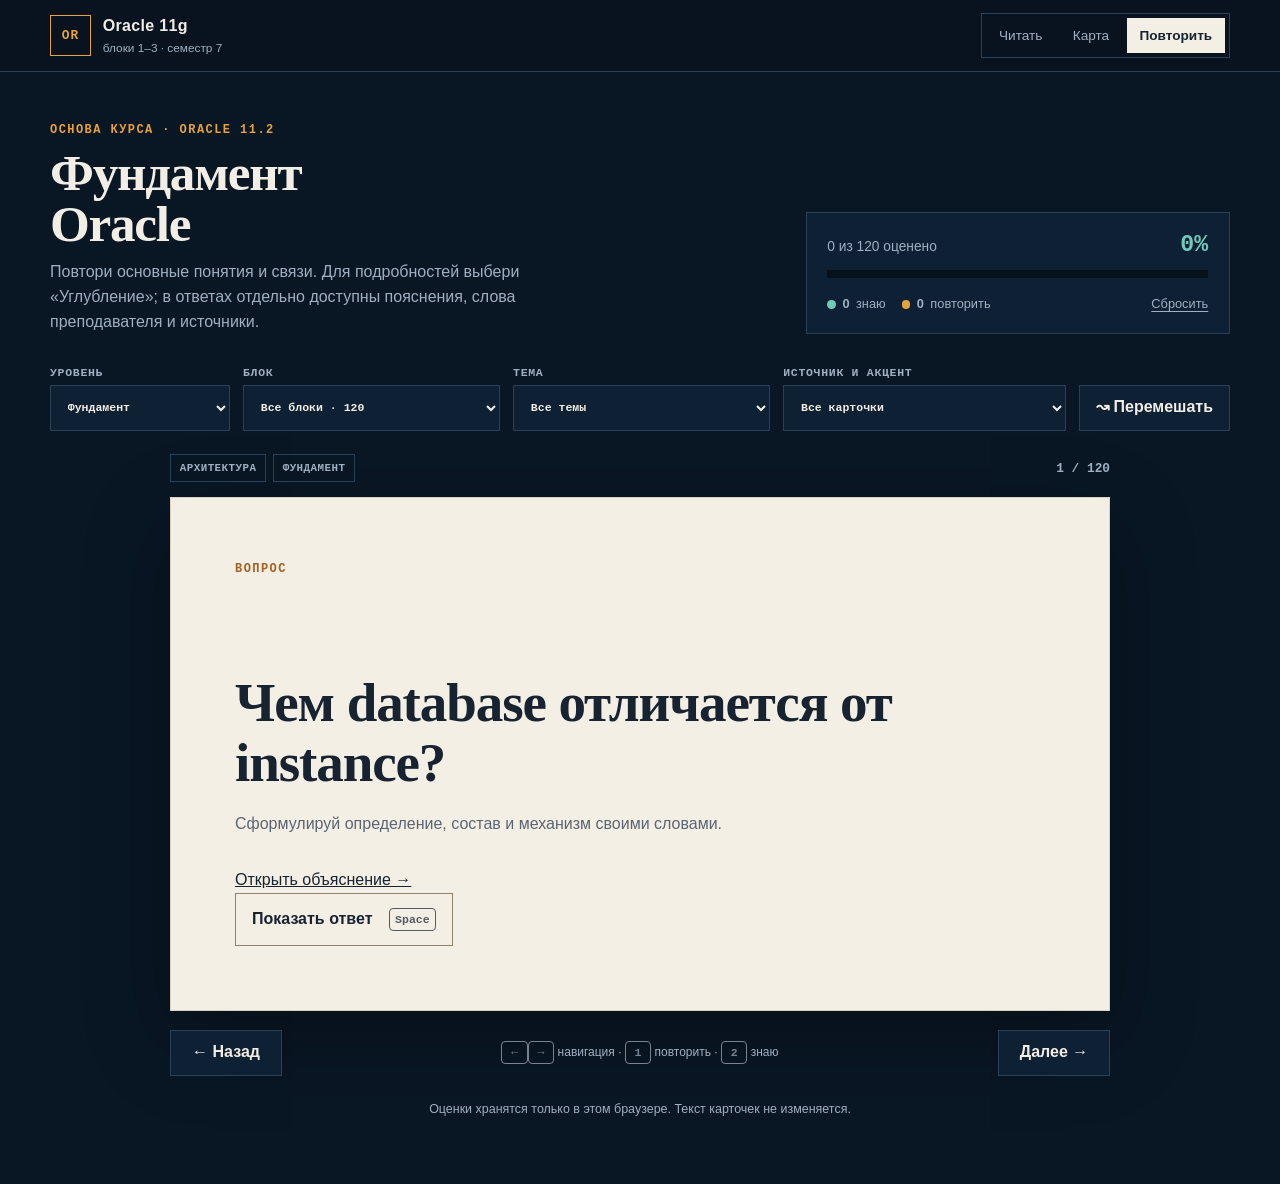
==== cards.html @ a6ef8e2e "Add interactive Oracle textbook, concept maps and embedded review Ten authored Oracle 11.2 chapters " ====
<!doctype html>
<html lang="ru">
<head>
  <meta charset="utf-8">
  <meta name="viewport" content="width=device-width, initial-scale=1">
  <meta name="color-scheme" content="dark">
  <meta name="theme-color" content="#091624">
  <title>Oracle 11g — учебные карточки</title>
  <link rel="icon" href="favicon.svg" type="image/svg+xml">
  <link rel="stylesheet" href="cards.css?v=20261018-book1">
  <script defer src="study-core.js?v=20261018-book1"></script>
  <script defer src="cards.js?v=20261018-book1"></script>
</head>
<body>
  <header class="topbar">
    <a class="brand" href="index.html" aria-label="Карточки Oracle — начало">
      <span class="brand-mark" aria-hidden="true">OR</span>
      <span><b>Oracle 11g</b><small>блоки 1–3 · семестр 7</small></span>
    </a>
    <nav class="mode-nav" aria-label="Режим обучения"><a href="index.html#/course">Читать</a><a href="index.html#/map/course">Карта</a><a href="cards.html" aria-current="page">Повторить</a></nav>
  </header>

  <main class="app-shell">
    <section class="study-heading" aria-labelledby="page-title">
      <div>
        <p class="kicker">ОСНОВА КУРСА · ORACLE 11.2</p>
        <h1 id="page-title">Фундамент Oracle</h1>
        <p class="intro">Повтори основные понятия и связи. Для подробностей выбери «Углубление»; в ответах отдельно доступны пояснения, слова преподавателя и источники.</p>
        <p id="chapter-context" class="intro" hidden></p>
      </div>
      <div class="progress-panel" aria-label="Общий прогресс">
        <div class="progress-copy"><span id="progress-label">0 из 0 изучено</span><b id="progress-percent">0%</b></div>
        <div class="progress-track" aria-hidden="true"><span id="progress-bar"></span></div>
        <div class="progress-stats">
          <span><i class="dot known"></i><b id="known-count">0</b> знаю</span>
          <span><i class="dot review"></i><b id="review-count">0</b> повторить</span>
          <button id="reset-progress" class="text-button" type="button">Сбросить</button>
        </div>
      </div>
    </section>

    <section class="toolbar" aria-label="Фильтры карточек">
      <label>Уровень
        <select id="level-filter">
          <option value="foundation">Фундамент</option>
          <option value="advanced">Углубление</option>
          <option value="all">Все</option>
        </select>
      </label>
      <label>Блок
        <select id="block-filter"><option value="all">Все блоки</option></select>
      </label>
      <label>Тема
        <select id="topic-filter"><option value="all">Все темы</option></select>
      </label>
      <label>Источник и акцент
        <select id="source-filter">
          <option value="all">Все карточки</option>
          <option value="important">Отмечено преподавателем</option>
          <option value="conflict">Есть исправление по документации</option>
          <option value="documentation">Есть дополнение из документации</option>
          <option value="review">Помечено «повторить»</option>
          <option value="unseen">Ещё без оценки</option>
        </select>
      </label>
      <button id="shuffle" class="control-button" type="button" aria-pressed="false">
        <span aria-hidden="true">↝</span> Перемешать
      </button>
    </section>

    <div id="startup-error" class="notice error" role="alert" hidden>
      <b>Карточки не загрузились.</b>
      <span>Запусти локальный учебник или проверь, что рядом находится <code>cards-data.json</code>.</span>
      <button id="retry" class="control-button" type="button">Повторить</button>
    </div>

    <section id="study-area" class="study-area" aria-live="polite" aria-busy="true">
      <div id="deck-meta" class="deck-meta">
        <div id="card-badges" class="badges" aria-label="Метки карточки"></div>
        <span id="card-counter" class="counter">— / —</span>
      </div>

      <article id="flashcard" class="flashcard" aria-labelledby="question" tabindex="0">
        <div class="card-face question-face">
          <p class="face-label">ВОПРОС</p>
          <h2 id="question">Загрузка карточек…</h2>
          <p id="thinking-prompt" class="thinking-prompt">Сформулируй определение, состав и механизм своими словами.</p>
          <a id="reading-link" href="index.html" hidden>Открыть объяснение →</a>
          <button id="reveal" class="reveal-button" type="button">Показать ответ <kbd>Space</kbd></button>
        </div>

        <div id="answer" class="answer-face" hidden>
          <section class="defense-answer" aria-labelledby="defense-title">
            <p class="face-label">ОТВЕТ ПО УМОЛЧАНИЮ НА ЗАЩИТЕ</p>
            <h3 id="defense-title" class="visually-hidden">Ответ по умолчанию на защите</h3>
            <p id="defense-text"></p>
          </section>

          <section id="deep-section" class="answer-section" hidden>
            <h3>Связь и механизм</h3>
            <p id="deep-text"></p>
          </section>

          <p id="oral-scope-note" class="oral-scope-note" hidden>Этот пункт объяснён по слайдам и документации. Устный разбор в доступной записи не установлен.</p>

          <section id="teacher-section" class="answer-section teacher-layer" hidden>
            <div class="section-heading">
              <h3>Как это давал преподаватель</h3>
              <span id="teacher-locator" class="locator"></span>
            </div>
            <p id="teacher-default" class="teacher-default"></p>
            <p id="importance-note" class="importance-note" hidden></p>
            <details id="transcript-details">
              <summary>Обработанный фрагмент транскрипции</summary>
              <blockquote id="teacher-excerpt"></blockquote>
              <p id="locator-note" class="source-note"></p>
              <p id="transcript-source" class="source-note source-path"></p>
            </details>
          </section>

          <section id="correction-section" class="answer-section correction-layer" hidden>
            <h3><span aria-hidden="true">!</span> Обязательное техническое исправление</h3>
            <ul id="correction-list"></ul>
          </section>

          <section id="addition-section" class="answer-section documentation-layer" hidden>
            <h3>Дополнение из документации</h3>
            <p class="source-note">Не добавляй это в ответ по умолчанию, если преподаватель не просит раскрыть тему глубже.</p>
            <ul id="addition-list"></ul>
          </section>

          <details id="terms-details" class="support-details" hidden>
            <summary>Термины и русские названия</summary>
            <div id="terms" class="term-list"></div>
          </details>

          <details id="sources-details" class="support-details">
            <summary>Источники и доказательства</summary>
            <div class="sources-grid">
              <div><b>Слайды</b><ul id="slides-list"></ul></div>
              <div><b>Oracle 11.2</b><ul id="docs-list"></ul></div>
            </div>
          </details>
        </div>
      </article>

      <div id="empty-state" class="empty-state" hidden>
        <span aria-hidden="true">∅</span>
        <h2>В этом фильтре карточек нет</h2>
        <p>Выбери другой уровень, блок, тему или источник.</p>
        <button id="clear-filters" class="control-button" type="button">Показать все</button>
      </div>

      <div id="navigation-row" class="navigation-row">
        <button id="previous" class="nav-button" type="button">← Назад</button>
        <p class="keyboard-hint"><kbd>←</kbd><kbd>→</kbd> навигация · <kbd>1</kbd> повторить · <kbd>2</kbd> знаю</p>
        <button id="next" class="nav-button" type="button">Далее →</button>
      </div>

      <div id="rating-row" class="rating-row" hidden>
        <button id="mark-review" class="rating-button review" type="button"><span aria-hidden="true">↺</span><span><b>Повторить</b><small>клавиша 1</small></span></button>
        <button id="mark-known" class="rating-button known" type="button"><span aria-hidden="true">✓</span><span><b>Знаю</b><small>клавиша 2</small></span></button>
      </div>
    </section>

    <p id="storage-note" class="storage-note" role="status">Оценки хранятся только в этом браузере. Текст карточек не изменяется.</p>
  </main>

  <dialog id="reset-dialog" aria-labelledby="reset-title">
    <h2 id="reset-title">Сбросить весь прогресс?</h2>
    <p>Метки «знаю» и «повторить» будут удалены из этого браузера. Сами карточки останутся.</p>
    <div class="dialog-actions">
      <button id="cancel-reset" class="control-button" type="button">Отмена</button>
      <button id="confirm-reset" class="control-button danger" type="button">Сбросить</button>
    </div>
  </dialog>

  <noscript><p class="notice error">Для режима карточек нужен JavaScript.</p></noscript>
</body>
</html>
---- cards.css ----
:root {
  color-scheme: dark;
  --ink: #f2eee5;
  --paper: #f4efe4;
  --paper-ink: #172331;
  --bg: #091624;
  --panel: #0e2033;
  --panel-2: #13283d;
  --line: #284158;
  --muted: #9fb0c0;
  --amber: #e6a23c;
  --amber-dark: #a65f20;
  --teal: #70c9bc;
  --red: #f08a78;
  --blue: #88b9ea;
  --shadow: 0 28px 80px rgb(0 0 0 / .28);
  font-family: "Avenir Next", Avenir, "Segoe UI", sans-serif;
  font-size: 16px;
}

* { box-sizing: border-box; }
html { min-height: 100%; background: var(--bg); }
body { min-height: 100vh; margin: 0; background: var(--bg); color: var(--ink); line-height: 1.55; }
[hidden] { display: none !important; }
button, select { font: inherit; }
button, select, summary { cursor: pointer; }
button:focus-visible, select:focus-visible, summary:focus-visible, a:focus-visible, article:focus-visible { outline: 3px solid var(--amber); outline-offset: 3px; }
button:disabled { cursor: default; opacity: .4; }
a { color: inherit; }
h1, h2, h3, p { margin-top: 0; }
kbd { display: inline-flex; align-items: center; justify-content: center; min-width: 1.65rem; min-height: 1.45rem; padding: 0 .35rem; border: 1px solid currentColor; border-radius: .25rem; font: 600 .72rem ui-monospace, SFMono-Regular, Menlo, monospace; opacity: .72; }
.visually-hidden { position: absolute; width: 1px; height: 1px; padding: 0; margin: -1px; overflow: hidden; clip: rect(0, 0, 0, 0); white-space: nowrap; border: 0; }

.topbar { min-height: 4.5rem; display: flex; align-items: center; justify-content: space-between; gap: 2rem; padding: .8rem max(1.2rem, calc((100vw - 1180px) / 2)); border-bottom: 1px solid var(--line); background: #08131f; }
.brand { display: inline-flex; align-items: center; gap: .75rem; text-decoration: none; }
.brand-mark { display: grid; place-items: center; width: 2.55rem; height: 2.55rem; border: 1px solid var(--amber); color: var(--amber); font: 800 .8rem ui-monospace, SFMono-Regular, Menlo, monospace; letter-spacing: .08em; }
.brand b, .brand small { display: block; }
.brand b { font-size: 1rem; letter-spacing: .02em; }
.brand small { color: var(--muted); font-size: .74rem; }
.mode-nav { display: flex; align-items: center; gap: .3rem; padding: .25rem; border: 1px solid var(--line); }
.mode-nav a, .mode-nav span { padding: .45rem .8rem; color: var(--muted); font-size: .85rem; text-decoration: none; }
.mode-nav a[aria-current="page"], .mode-nav span[aria-current="page"] { background: var(--paper); color: var(--paper-ink); font-weight: 700; }

.app-shell { width: min(1180px, calc(100% - 2.4rem)); margin: 0 auto; padding: 3.2rem 0 4rem; }
.study-heading { display: grid; grid-template-columns: minmax(0, 1.25fr) minmax(18rem, .75fr); gap: 3rem; align-items: end; margin-bottom: 2rem; }
.kicker, .face-label { margin-bottom: .7rem; color: var(--amber); font: 700 .75rem ui-monospace, SFMono-Regular, Menlo, monospace; letter-spacing: .12em; }
h1 { max-width: 13ch; margin-bottom: .7rem; font: 600 clamp(2.1rem, 4vw, 4rem)/.98 "Iowan Old Style", Palatino, Georgia, serif; letter-spacing: -.025em; }
.intro { max-width: 61ch; margin-bottom: 0; color: var(--muted); }
.progress-panel { padding: 1.2rem 1.3rem; border: 1px solid var(--line); background: var(--panel); }
.progress-copy { display: flex; align-items: baseline; justify-content: space-between; gap: 1rem; }
.progress-copy span { color: var(--muted); font-size: .86rem; }
.progress-copy b { color: var(--teal); font: 700 1.45rem ui-monospace, SFMono-Regular, Menlo, monospace; }
.progress-track { height: .5rem; margin: .75rem 0 1rem; background: #07111b; overflow: hidden; }
.progress-track span { display: block; width: 0; height: 100%; background: var(--teal); transition: width 180ms ease; }
.progress-stats { display: flex; flex-wrap: wrap; gap: .55rem 1rem; align-items: center; color: var(--muted); font-size: .8rem; }
.progress-stats span { display: inline-flex; align-items: center; gap: .4rem; }
.dot { width: .55rem; height: .55rem; border-radius: 50%; background: var(--muted); }
.dot.known { background: var(--teal); }
.dot.review { background: var(--amber); }
.text-button { margin-left: auto; padding: 0; border: 0; background: transparent; color: var(--muted); font-size: .8rem; text-decoration: underline; text-underline-offset: .2rem; }

.toolbar { display: grid; grid-template-columns: minmax(8rem, .7fr) minmax(10rem, 1fr) minmax(10rem, 1fr) minmax(12rem, 1.1fr) auto; gap: .8rem; align-items: end; margin-bottom: 1.25rem; }
.toolbar label { display: grid; gap: .35rem; color: var(--muted); font: 650 .72rem ui-monospace, SFMono-Regular, Menlo, monospace; letter-spacing: .06em; text-transform: uppercase; }
select, .control-button, .nav-button { min-height: 2.85rem; border: 1px solid var(--line); border-radius: 0; background: var(--panel); color: var(--ink); }
select { width: 100%; padding: .55rem 2.2rem .55rem .8rem; }
.control-button, .nav-button { padding: .55rem 1rem; font-weight: 650; }
.control-button:hover, .nav-button:hover { border-color: var(--amber); }
.control-button[aria-pressed="true"] { border-color: var(--amber); background: #352516; color: #ffd798; }
.control-button.danger { border-color: #8d463e; color: #ffd1ca; }

.study-area { max-width: 940px; margin: 0 auto; }
.deck-meta { min-height: 2.2rem; display: flex; align-items: center; justify-content: space-between; gap: 1rem; margin: .4rem 0 .7rem; }
.badges { display: flex; flex-wrap: wrap; gap: .42rem; }
.badge { display: inline-flex; align-items: center; min-height: 1.75rem; padding: .15rem .55rem; border: 1px solid var(--line); color: var(--muted); font: 700 .68rem ui-monospace, SFMono-Regular, Menlo, monospace; letter-spacing: .04em; text-transform: uppercase; }
.badge.important { border-color: #755c2f; color: #ffd486; }
.badge.correction { border-color: #78423c; color: #ffc1b6; }
.badge.status-known { border-color: #37746d; color: var(--teal); }
.badge.status-review { border-color: #755c2f; color: #ffd486; }
.counter { color: var(--muted); font: 700 .8rem ui-monospace, SFMono-Regular, Menlo, monospace; white-space: nowrap; }

.flashcard { min-height: 32rem; border: 1px solid #d9d0c0; background: var(--paper); color: var(--paper-ink); box-shadow: var(--shadow); }
.card-face { padding: clamp(1.6rem, 5vw, 4.6rem); }
.question-face { min-height: 32rem; display: flex; flex-direction: column; align-items: flex-start; }
.question-face .face-label { color: var(--amber-dark); }
.question-face h2 { max-width: 24ch; margin: auto 0 1.2rem; font: 600 clamp(1.75rem, 4.3vw, 3.45rem)/1.08 "Iowan Old Style", Palatino, Georgia, serif; letter-spacing: -.02em; }
.thinking-prompt { margin-bottom: 2rem; color: #596573; }
.reveal-button { display: inline-flex; align-items: center; gap: 1rem; min-height: 3.3rem; padding: .65rem 1rem; border: 1px solid #8f826d; background: transparent; color: var(--paper-ink); font-weight: 750; }
.reveal-button:hover { border-color: var(--amber-dark); color: #834714; }
.answer-face { border-top: 1px solid #d9d0c0; }
.defense-answer { padding: clamp(1.5rem, 4vw, 3rem) clamp(1.6rem, 5vw, 4.6rem); background: #e9e1d2; }
.defense-answer .face-label { color: #8b571f; }
.defense-answer p:last-child { max-width: 61ch; margin-bottom: 0; font-size: clamp(1.15rem, 2vw, 1.45rem); font-weight: 600; line-height: 1.5; }
.answer-section { padding: 1.7rem clamp(1.6rem, 5vw, 4.6rem); border-top: 1px solid #d9d0c0; }
.answer-section h3, .support-details summary { margin-bottom: .7rem; font: 750 .8rem ui-monospace, SFMono-Regular, Menlo, monospace; letter-spacing: .055em; text-transform: uppercase; }
.answer-section p:last-child, .answer-section ul:last-child { margin-bottom: 0; }
.section-heading { display: flex; flex-wrap: wrap; align-items: baseline; justify-content: space-between; gap: .4rem 1rem; }
.locator { color: #687584; font: 650 .72rem ui-monospace, SFMono-Regular, Menlo, monospace; }
.teacher-layer { border-left: .36rem solid #3f7e91; }
.teacher-default { font-weight: 620; }
.importance-note { padding: .65rem .8rem; border: 1px solid #c49a54; background: #f3e7cf; color: #704b18; font-size: .88rem; font-weight: 650; }
.correction-layer { border-left: .36rem solid #b14f3f; background: #f4dfd7; }
.correction-layer h3 { color: #8e382d; }
.documentation-layer { border-left: .36rem solid #b27727; background: #f3ead8; }
.documentation-layer h3 { color: #76501b; }
.answer-section ul { padding-left: 1.25rem; }
.answer-section li { margin: .45rem 0; }
.source-note { color: #64707d; font-size: .84rem; }
.source-path { font-family: ui-monospace, SFMono-Regular, Menlo, monospace; overflow-wrap: anywhere; }
.oral-scope-note { margin: 0; padding: 1rem clamp(1.6rem, 5vw, 4.6rem); border-top: 1px solid #d9d0c0; background: #e9edf0; color: #485968; font-size: .88rem; }
#deep-text, #teacher-excerpt { white-space: pre-line; }
details { color: inherit; }
details summary { list-style-position: outside; }
blockquote { margin: 1rem 0 .4rem; padding-left: 1rem; border-left: 2px solid #74899d; color: #3d4b59; }
.support-details { padding: 1rem clamp(1.6rem, 5vw, 4.6rem); border-top: 1px solid #d9d0c0; }
.support-details summary { margin: 0; }
.support-details[open] summary { margin-bottom: 1rem; }
.term-list { display: flex; flex-wrap: wrap; gap: .5rem; }
.term { padding: .35rem .55rem; background: #e6ddcd; font-size: .86rem; }
.sources-grid { display: grid; grid-template-columns: 1fr 1fr; gap: 1rem 2rem; font-size: .86rem; }
.sources-grid ul { margin: .5rem 0 0; padding-left: 1.1rem; }
.sources-grid li { margin-bottom: .45rem; overflow-wrap: anywhere; }
.sources-grid a { color: #245f85; }

.navigation-row { display: grid; grid-template-columns: auto 1fr auto; align-items: center; gap: 1rem; margin: 1.2rem 0; }
.nav-button { min-width: 7rem; }
.keyboard-hint { margin: 0; color: var(--muted); font-size: .75rem; text-align: center; }
.rating-row { display: grid; grid-template-columns: 1fr 1fr; gap: .8rem; }
.rating-button { min-height: 4.4rem; display: flex; align-items: center; justify-content: center; gap: .8rem; border: 1px solid var(--line); background: var(--panel); color: var(--ink); }
.rating-button > span:first-child { font-size: 1.5rem; }
.rating-button span span, .rating-button b, .rating-button small { display: block; }
.rating-button small { margin-top: .12rem; color: var(--muted); font-size: .7rem; font-weight: 500; }
.rating-button.review:hover { border-color: var(--amber); }
.rating-button.known:hover { border-color: var(--teal); }
.rating-button.review > span:first-child { color: var(--amber); }
.rating-button.known > span:first-child { color: var(--teal); }
.empty-state { min-height: 25rem; display: grid; place-items: center; align-content: center; padding: 2rem; border: 1px solid var(--line); text-align: center; }
.empty-state > span { color: var(--amber); font-size: 3rem; }
.empty-state h2 { margin: .5rem 0; font-family: "Iowan Old Style", Palatino, Georgia, serif; }
.empty-state p { color: var(--muted); }
.storage-note { margin: 1.5rem 0 0; color: var(--muted); font-size: .78rem; text-align: center; }
.notice { max-width: 940px; display: flex; gap: .8rem; align-items: center; margin: 1rem auto; padding: 1rem; border: 1px solid var(--line); background: var(--panel); }
.notice.error { border-color: #87443d; color: #ffc7bf; }
.notice span { flex: 1; }

dialog { width: min(31rem, calc(100% - 2rem)); padding: 1.5rem; border: 1px solid var(--line); border-radius: 0; background: var(--panel); color: var(--ink); }
dialog::backdrop { background: rgb(2 8 14 / .8); }
dialog h2 { font-family: "Iowan Old Style", Palatino, Georgia, serif; }
dialog p { color: var(--muted); }
.dialog-actions { display: flex; justify-content: flex-end; gap: .6rem; }

@media (max-width: 760px) {
  .topbar { min-height: 4rem; padding: .65rem 1rem; }
  .brand small { display: none; }
  .mode-nav a { padding: .4rem .6rem; }
  .app-shell { width: min(100% - 1.2rem, 1180px); padding-top: 1.8rem; }
  .study-heading { grid-template-columns: 1fr; gap: 1.4rem; }
  h1 { font-size: 2.35rem; }
  .toolbar { grid-template-columns: 1fr 1fr; }
  .toolbar .control-button { grid-column: 1 / -1; }
  .flashcard, .question-face { min-height: 27rem; }
  .card-face { padding: 1.4rem; }
  .question-face h2 { font-size: 2rem; }
  .sources-grid { grid-template-columns: 1fr; }
  .navigation-row { grid-template-columns: 1fr 1fr; }
  .keyboard-hint { display: none; }
  .nav-button { min-width: 0; }
  .rating-row { position: sticky; bottom: 0; z-index: 5; padding: .55rem 0; background: var(--bg); }
  .rating-button { min-height: 3.9rem; }
  .notice { flex-wrap: wrap; }
}

@media (max-width: 460px) {
  .brand-mark { width: 2.2rem; height: 2.2rem; }
  .mode-nav { gap: 0; }
  .mode-nav a { font-size: .77rem; }
  .toolbar { grid-template-columns: 1fr; }
  .toolbar .control-button { grid-column: auto; }
  .deck-meta { align-items: flex-start; }
  .counter { padding-top: .25rem; }
  .rating-button { gap: .45rem; }
}

@media (prefers-reduced-motion: reduce) {
  *, *::before, *::after { scroll-behavior: auto !important; transition: none !important; }
}
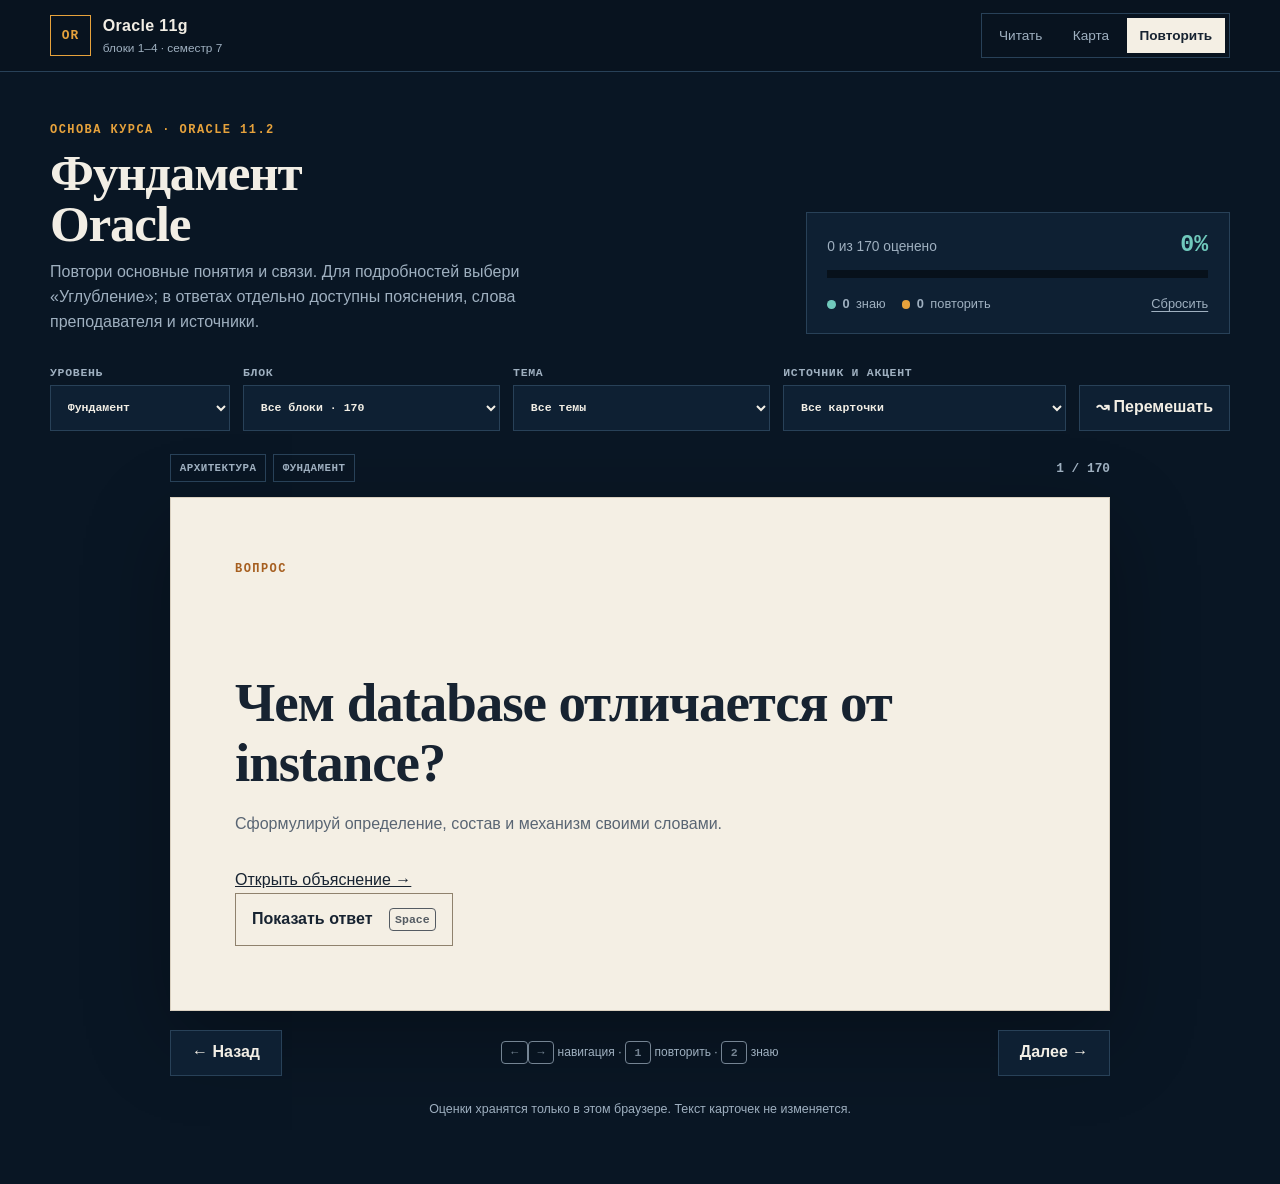
==== commit 35b220f4: "Add compact 50-card deck for Oracle block 4" ====
--- a/cards.html
+++ b/cards.html
@@ -15,7 +15,7 @@
   <header class="topbar">
     <a class="brand" href="index.html" aria-label="Карточки Oracle — начало">
       <span class="brand-mark" aria-hidden="true">OR</span>
-      <span><b>Oracle 11g</b><small>блоки 1–3 · семестр 7</small></span>
+      <span><b>Oracle 11g</b><small>блоки 1–4 · семестр 7</small></span>
     </a>
     <nav class="mode-nav" aria-label="Режим обучения"><a href="index.html#/course">Читать</a><a href="index.html#/map/course">Карта</a><a href="cards.html" aria-current="page">Повторить</a></nav>
   </header>
@@ -57,6 +57,7 @@
         <select id="source-filter">
           <option value="all">Все карточки</option>
           <option value="important">Отмечено преподавателем</option>
+          <option value="teacher-detail">Дополнительный устный разбор</option>
           <option value="conflict">Есть исправление по документации</option>
           <option value="documentation">Есть дополнение из документации</option>
           <option value="review">Помечено «повторить»</option>
@@ -109,6 +110,7 @@
               <span id="teacher-locator" class="locator"></span>
             </div>
             <p id="teacher-default" class="teacher-default"></p>
+            <p id="teacher-detail-note" class="source-note" hidden></p>
             <p id="importance-note" class="importance-note" hidden></p>
             <details id="transcript-details">
               <summary>Обработанный фрагмент транскрипции</summary>
--- a/cards.css
+++ b/cards.css
@@ -78,11 +78,11 @@
 .badge.status-review { border-color: #755c2f; color: #ffd486; }
 .counter { color: var(--muted); font: 700 .8rem ui-monospace, SFMono-Regular, Menlo, monospace; white-space: nowrap; }
 
-.flashcard { min-height: 32rem; border: 1px solid #d9d0c0; background: var(--paper); color: var(--paper-ink); box-shadow: var(--shadow); }
+.flashcard { min-height: 32rem; border: 1px solid #d9d0c0; background: var(--paper); color: var(--paper-ink); box-shadow: var(--shadow); overflow-wrap: anywhere; }
 .card-face { padding: clamp(1.6rem, 5vw, 4.6rem); }
 .question-face { min-height: 32rem; display: flex; flex-direction: column; align-items: flex-start; }
 .question-face .face-label { color: var(--amber-dark); }
-.question-face h2 { max-width: 24ch; margin: auto 0 1.2rem; font: 600 clamp(1.75rem, 4.3vw, 3.45rem)/1.08 "Iowan Old Style", Palatino, Georgia, serif; letter-spacing: -.02em; }
+.question-face h2 { max-width: min(24ch, 100%); margin: auto 0 1.2rem; font: 600 clamp(1.75rem, 4.3vw, 3.45rem)/1.08 "Iowan Old Style", Palatino, Georgia, serif; letter-spacing: -.02em; }
 .thinking-prompt { margin-bottom: 2rem; color: #596573; }
 .reveal-button { display: inline-flex; align-items: center; gap: 1rem; min-height: 3.3rem; padding: .65rem 1rem; border: 1px solid #8f826d; background: transparent; color: var(--paper-ink); font-weight: 750; }
 .reveal-button:hover { border-color: var(--amber-dark); color: #834714; }
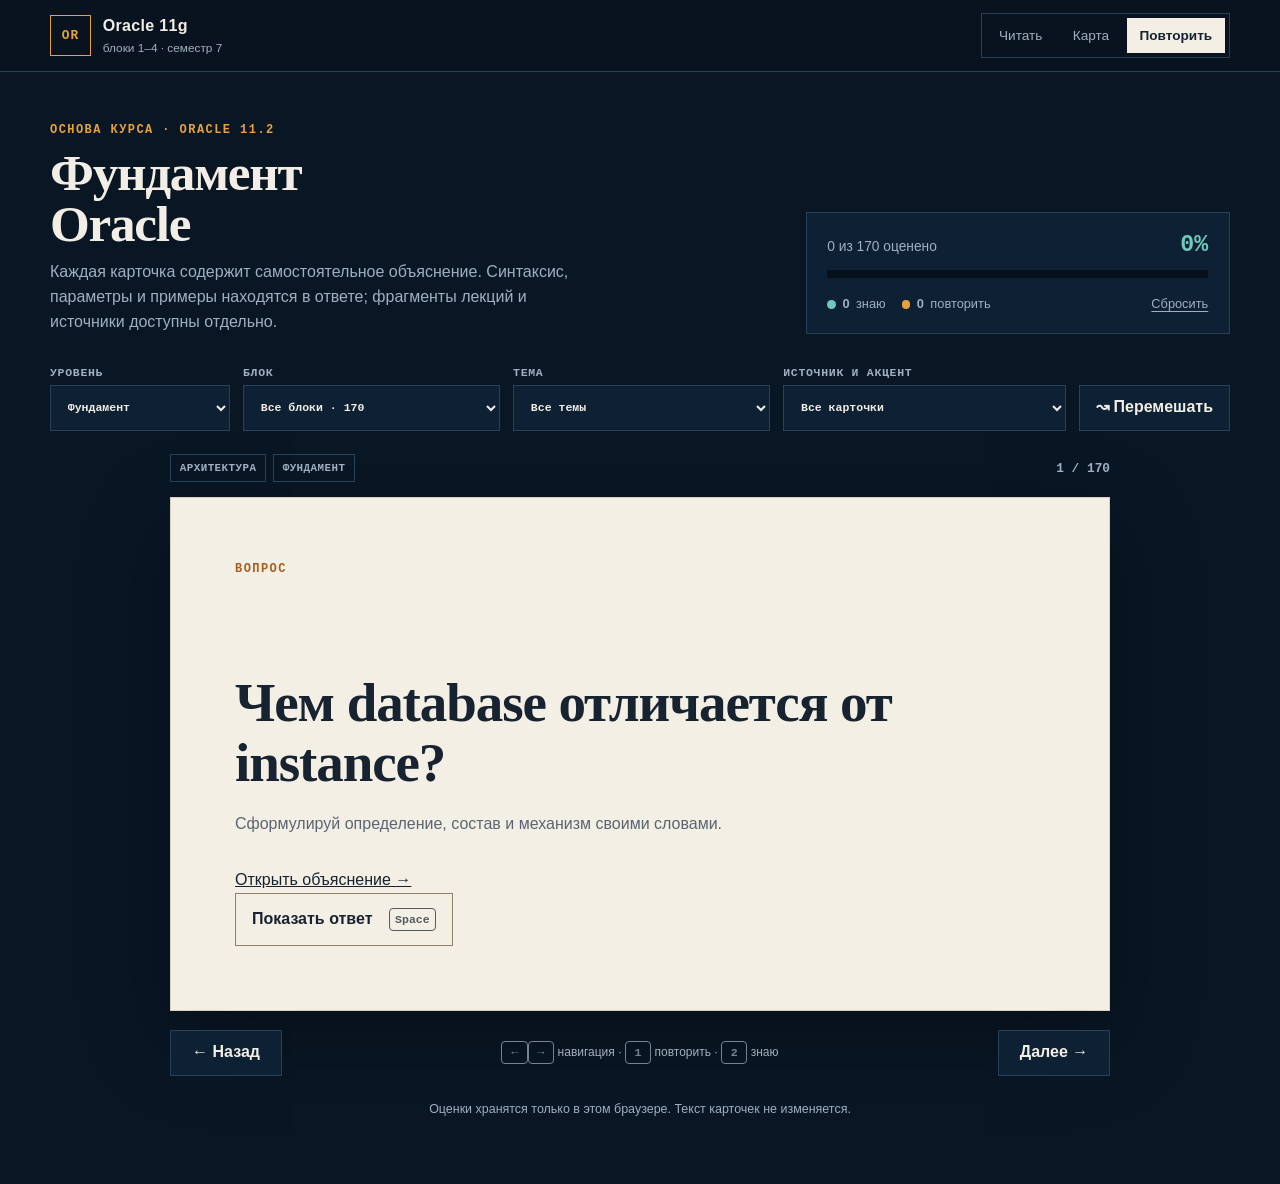
==== commit a268678f: "Make block 4 flashcards self-contained Keep 50 cards and their identifiers. Add Oracle 11.2 AUDIT gr" ====
--- a/cards.html
+++ b/cards.html
@@ -7,9 +7,9 @@
   <meta name="theme-color" content="#091624">
   <title>Oracle 11g — учебные карточки</title>
   <link rel="icon" href="favicon.svg" type="image/svg+xml">
-  <link rel="stylesheet" href="cards.css?v=20261018-book1">
+  <link rel="stylesheet" href="cards.css?v=20261101-standalone2">
   <script defer src="study-core.js?v=20261018-book1"></script>
-  <script defer src="cards.js?v=20261018-book1"></script>
+  <script defer src="cards.js?v=20261101-standalone2"></script>
 </head>
 <body>
   <header class="topbar">
@@ -25,7 +25,7 @@
       <div>
         <p class="kicker">ОСНОВА КУРСА · ORACLE 11.2</p>
         <h1 id="page-title">Фундамент Oracle</h1>
-        <p class="intro">Повтори основные понятия и связи. Для подробностей выбери «Углубление»; в ответах отдельно доступны пояснения, слова преподавателя и источники.</p>
+        <p class="intro">Каждая карточка содержит самостоятельное объяснение. Синтаксис, параметры и примеры находятся в ответе; фрагменты лекций и источники доступны отдельно.</p>
         <p id="chapter-context" class="intro" hidden></p>
       </div>
       <div class="progress-panel" aria-label="Общий прогресс">
@@ -92,8 +92,8 @@
 
         <div id="answer" class="answer-face" hidden>
           <section class="defense-answer" aria-labelledby="defense-title">
-            <p class="face-label">ОТВЕТ ПО УМОЛЧАНИЮ НА ЗАЩИТЕ</p>
-            <h3 id="defense-title" class="visually-hidden">Ответ по умолчанию на защите</h3>
+            <p class="face-label">ОСНОВНОЙ ОТВЕТ</p>
+            <h3 id="defense-title" class="visually-hidden">Основной ответ</h3>
             <p id="defense-text"></p>
           </section>
 
@@ -101,6 +101,8 @@
             <h3>Связь и механизм</h3>
             <p id="deep-text"></p>
           </section>
+
+          <div id="answer-blocks" hidden></div>
 
           <p id="oral-scope-note" class="oral-scope-note" hidden>Этот пункт объяснён по слайдам и документации. Устный разбор в доступной записи не установлен.</p>
 
--- a/cards.css
+++ b/cards.css
@@ -108,6 +108,14 @@
 .source-path { font-family: ui-monospace, SFMono-Regular, Menlo, monospace; overflow-wrap: anywhere; }
 .oral-scope-note { margin: 0; padding: 1rem clamp(1.6rem, 5vw, 4.6rem); border-top: 1px solid #d9d0c0; background: #e9edf0; color: #485968; font-size: .88rem; }
 #deep-text, #teacher-excerpt { white-space: pre-line; }
+#defense-text { white-space: pre-line; }
+.reference-block { min-width: 0; }
+.reference-block pre { max-width: 100%; overflow: auto; padding: 1rem; border: 1px solid #c6cbd0; background: #e8edf0; font: .88rem/1.6 ui-monospace, SFMono-Regular, Menlo, monospace; white-space: pre; overflow-wrap: normal; tab-size: 2; }
+.reference-table { max-width: 100%; overflow: auto; margin: .8rem 0; }
+.reference-table table { width: 100%; border-collapse: collapse; min-width: 32rem; font-size: .92rem; }
+.reference-table th, .reference-table td { padding: .65rem .7rem; border: 1px solid #c6cbd0; text-align: left; vertical-align: top; }
+.reference-table th { background: #e6e0d5; }
+.reference-block pre:focus-visible, .reference-table:focus-visible { outline: 3px solid #a65f20; outline-offset: 2px; }
 details { color: inherit; }
 details summary { list-style-position: outside; }
 blockquote { margin: 1rem 0 .4rem; padding-left: 1rem; border-left: 2px solid #74899d; color: #3d4b59; }
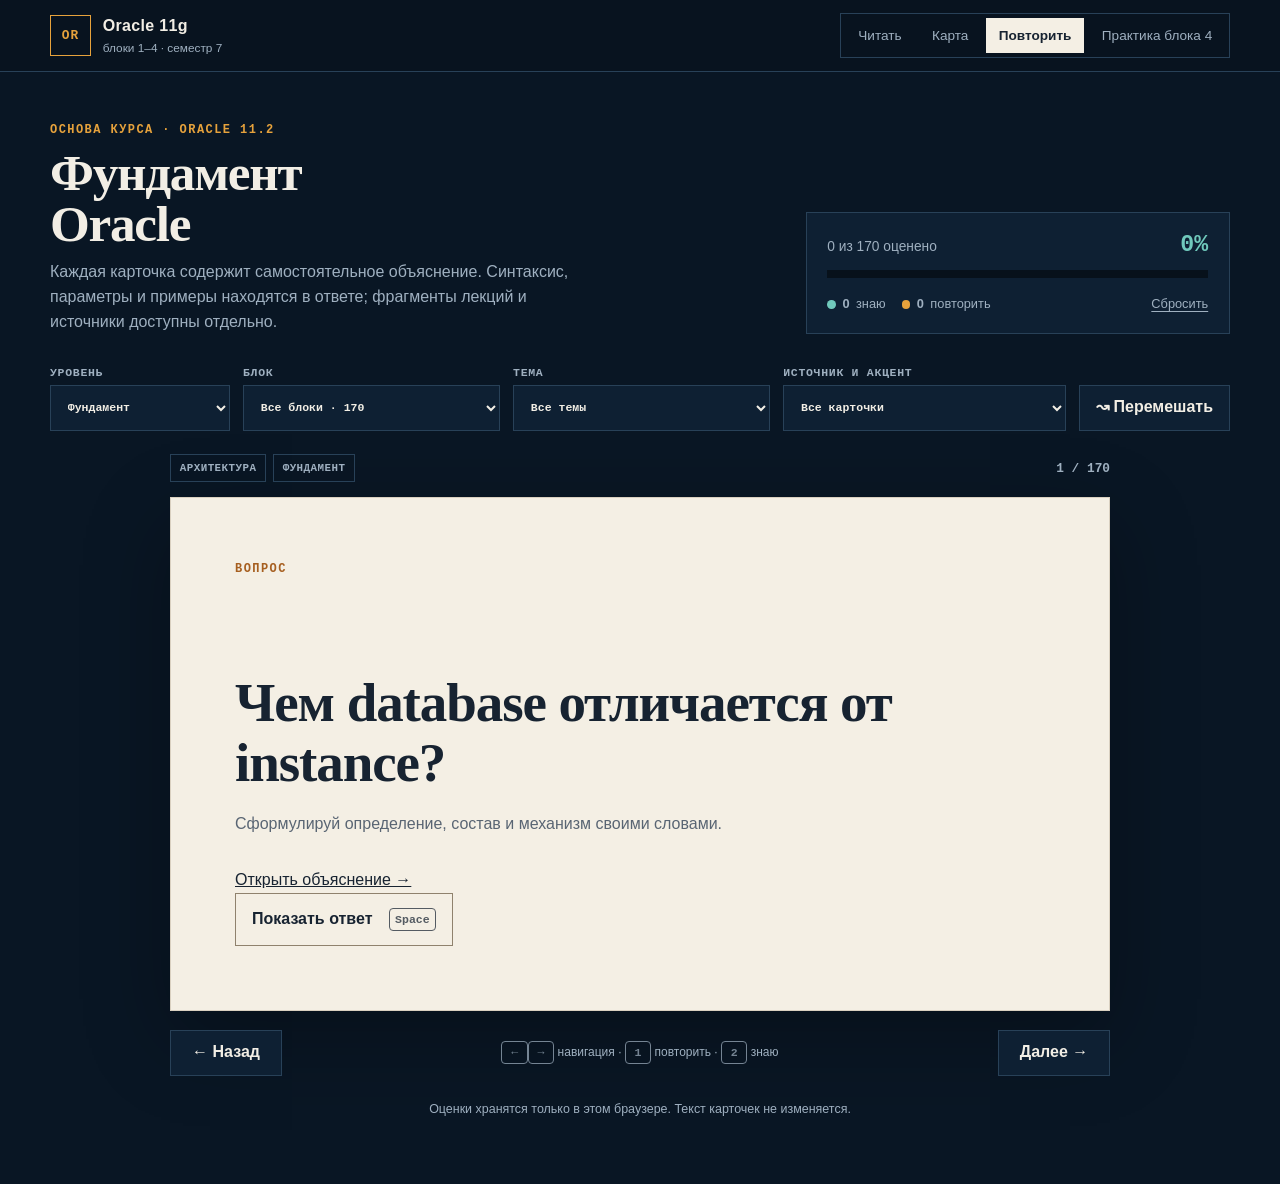
==== commit 0ca2e6e6: "Add 50 practical self-check questions for block 4" ====
--- a/cards.html
+++ b/cards.html
@@ -7,9 +7,9 @@
   <meta name="theme-color" content="#091624">
   <title>Oracle 11g — учебные карточки</title>
   <link rel="icon" href="favicon.svg" type="image/svg+xml">
-  <link rel="stylesheet" href="cards.css?v=20261101-standalone2">
+  <link rel="stylesheet" href="cards.css?v=20261101-standalone3">
   <script defer src="study-core.js?v=20261018-book1"></script>
-  <script defer src="cards.js?v=20261101-standalone2"></script>
+  <script defer src="cards.js?v=20261101-standalone3"></script>
 </head>
 <body>
   <header class="topbar">
@@ -17,7 +17,7 @@
       <span class="brand-mark" aria-hidden="true">OR</span>
       <span><b>Oracle 11g</b><small>блоки 1–4 · семестр 7</small></span>
     </a>
-    <nav class="mode-nav" aria-label="Режим обучения"><a href="index.html#/course">Читать</a><a href="index.html#/map/course">Карта</a><a href="cards.html" aria-current="page">Повторить</a></nav>
+    <nav class="mode-nav" aria-label="Режим обучения"><a href="index.html#/course">Читать</a><a href="index.html#/map/course">Карта</a><a href="cards.html" aria-current="page">Повторить</a><a href="practice-b04.html">Практика блока 4</a></nav>
   </header>
 
   <main class="app-shell">
@@ -87,7 +87,7 @@
           <h2 id="question">Загрузка карточек…</h2>
           <p id="thinking-prompt" class="thinking-prompt">Сформулируй определение, состав и механизм своими словами.</p>
           <a id="reading-link" href="index.html" hidden>Открыть объяснение →</a>
-          <button id="reveal" class="reveal-button" type="button">Показать ответ <kbd>Space</kbd></button>
+          <button id="reveal" class="reveal-button" type="button" disabled>Показать ответ <kbd>Space</kbd></button>
         </div>
 
         <div id="answer" class="answer-face" hidden>
